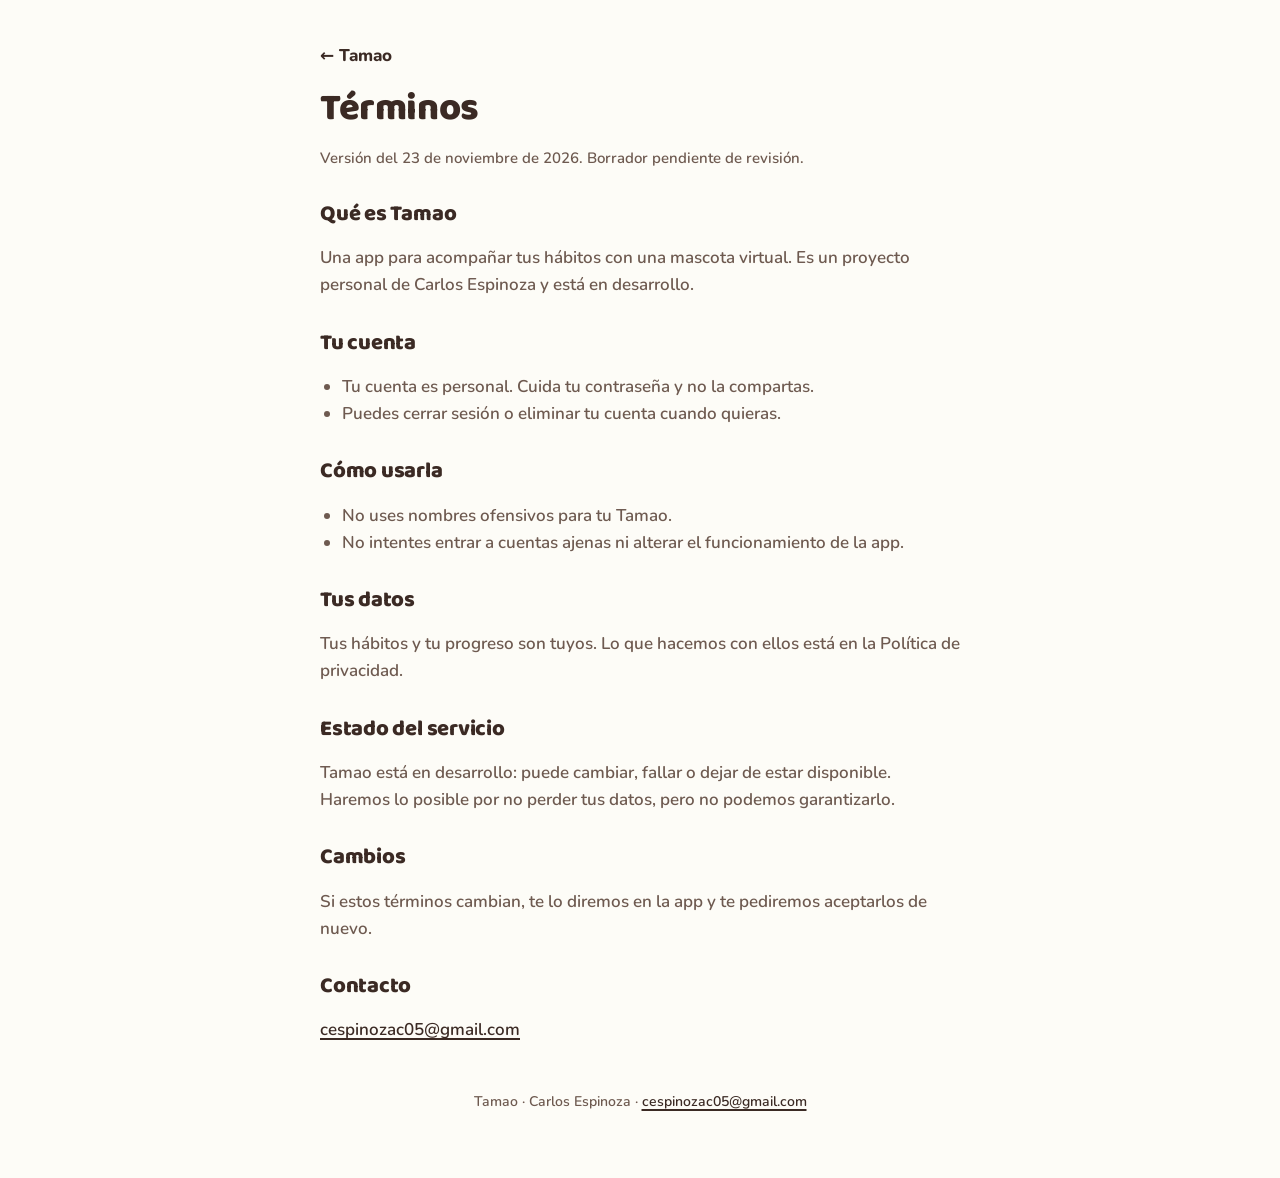
==== terminos/index.html @ f1f6497f "Web pública de Tamao: inicio, Términos, Privacidad y eliminar la cuenta" ====
<!doctype html>
<html lang="es">
<head>
<meta charset="utf-8">
<meta name="viewport" content="width=device-width, initial-scale=1">
<title>Términos · Tamao</title>
<meta name="description" content="Términos de Tamao.">
<link rel="icon" href="../logo.png">
<link rel="stylesheet" href="../styles.css">
</head>
<body>
<main>
<a class="back" href="../">← Tamao</a>
<h1>Términos</h1>
<p class="version">Versión del 23 de noviembre de 2026. Borrador pendiente de revisión.</p>
<h2>Qué es Tamao</h2>
<p>Una app para acompañar tus hábitos con una mascota virtual. Es un proyecto personal de Carlos Espinoza y está en desarrollo.</p>
<h2>Tu cuenta</h2>
<ul>
  <li>Tu cuenta es personal. Cuida tu contraseña y no la compartas.</li>
  <li>Puedes cerrar sesión o eliminar tu cuenta cuando quieras.</li>
</ul>
<h2>Cómo usarla</h2>
<ul>
  <li>No uses nombres ofensivos para tu Tamao.</li>
  <li>No intentes entrar a cuentas ajenas ni alterar el funcionamiento de la app.</li>
</ul>
<h2>Tus datos</h2>
<p>Tus hábitos y tu progreso son tuyos. Lo que hacemos con ellos está en la Política de privacidad.</p>
<h2>Estado del servicio</h2>
<p>Tamao está en desarrollo: puede cambiar, fallar o dejar de estar disponible. Haremos lo posible por no perder tus datos, pero no podemos garantizarlo.</p>
<h2>Cambios</h2>
<p>Si estos términos cambian, te lo diremos en la app y te pediremos aceptarlos de nuevo.</p>
<h2>Contacto</h2>
<p><a href="mailto:cespinozac05@gmail.com">cespinozac05@gmail.com</a></p>
<footer>Tamao · Carlos Espinoza · <a href="mailto:cespinozac05@gmail.com">cespinozac05@gmail.com</a></footer>
</main>
</body>
</html>
---- styles.css ----
@font-face { font-family: "Nunito"; font-weight: 600; font-display: swap; src: url("fonts/Nunito-SemiBold.ttf"); }
@font-face { font-family: "Nunito"; font-weight: 700; font-display: swap; src: url("fonts/Nunito-Bold.ttf"); }
@font-face { font-family: "Nunito"; font-weight: 800; font-display: swap; src: url("fonts/Nunito-ExtraBold.ttf"); }
@font-face { font-family: "Baloo 2"; font-weight: 800; font-display: swap; src: url("fonts/Baloo2-ExtraBold.ttf"); }

:root {
  --paper: #FDFCF7;
  --surface: #FFFEFA;
  --shell: #F3E3CC;
  --orange: #F4A46A;
  --brown: #3B2A24;
  --muted: #6E5A50;
  --line: #E2D6C6;
}

* { box-sizing: border-box; }

body {
  margin: 0;
  background: var(--paper);
  color: var(--brown);
  font: 600 17px/1.6 "Nunito", system-ui, sans-serif;
}

main { max-width: 680px; margin: 0 auto; padding: 32px 20px 64px; }

a { color: var(--brown); text-decoration-thickness: 2px; text-underline-offset: 3px; }
a:focus-visible { outline: 3px solid var(--brown); outline-offset: 3px; border-radius: 4px; }

h1, h2 { font-family: "Baloo 2", system-ui, sans-serif; font-weight: 800; line-height: 1.15; letter-spacing: -0.01em; }
h1 { font-size: 38px; margin: 8px 0 4px; }
h2 { font-size: 22px; margin: 32px 0 6px; }
p, li { color: var(--muted); }
ul { padding-left: 22px; }

.back { display: inline-flex; align-items: center; gap: 8px; font-weight: 800; text-decoration: none; padding: 10px 0; min-height: 44px; }
.version { font-size: 15px; }

.hero { text-align: center; padding-top: 24px; }
.hero img { width: 168px; height: 168px; border-radius: 40px; border: 2px solid var(--brown); }
.hero h1 { font-size: 56px; margin-top: 16px; }
.tagline { font-size: 20px; font-weight: 700; margin: 0 auto; max-width: 320px; }

.links { list-style: none; padding: 0; margin: 40px 0 0; display: grid; gap: 12px; }
.links a {
  display: flex; justify-content: space-between; align-items: center;
  min-height: 56px; padding: 0 22px;
  background: var(--surface); border: 2px solid var(--brown); border-radius: 999px;
  font-weight: 800; text-decoration: none; color: var(--brown);
  box-shadow: 0 3px 0 rgba(59, 42, 36, 0.16);
}
.links a:hover { background: var(--shell); }

.card { background: var(--surface); border: 2px solid var(--brown); border-radius: 24px; padding: 4px 22px 12px; margin-top: 20px; }
.note { font-size: 15px; margin-top: 40px; text-align: center; }
footer { text-align: center; font-size: 14px; color: var(--muted); margin-top: 48px; }
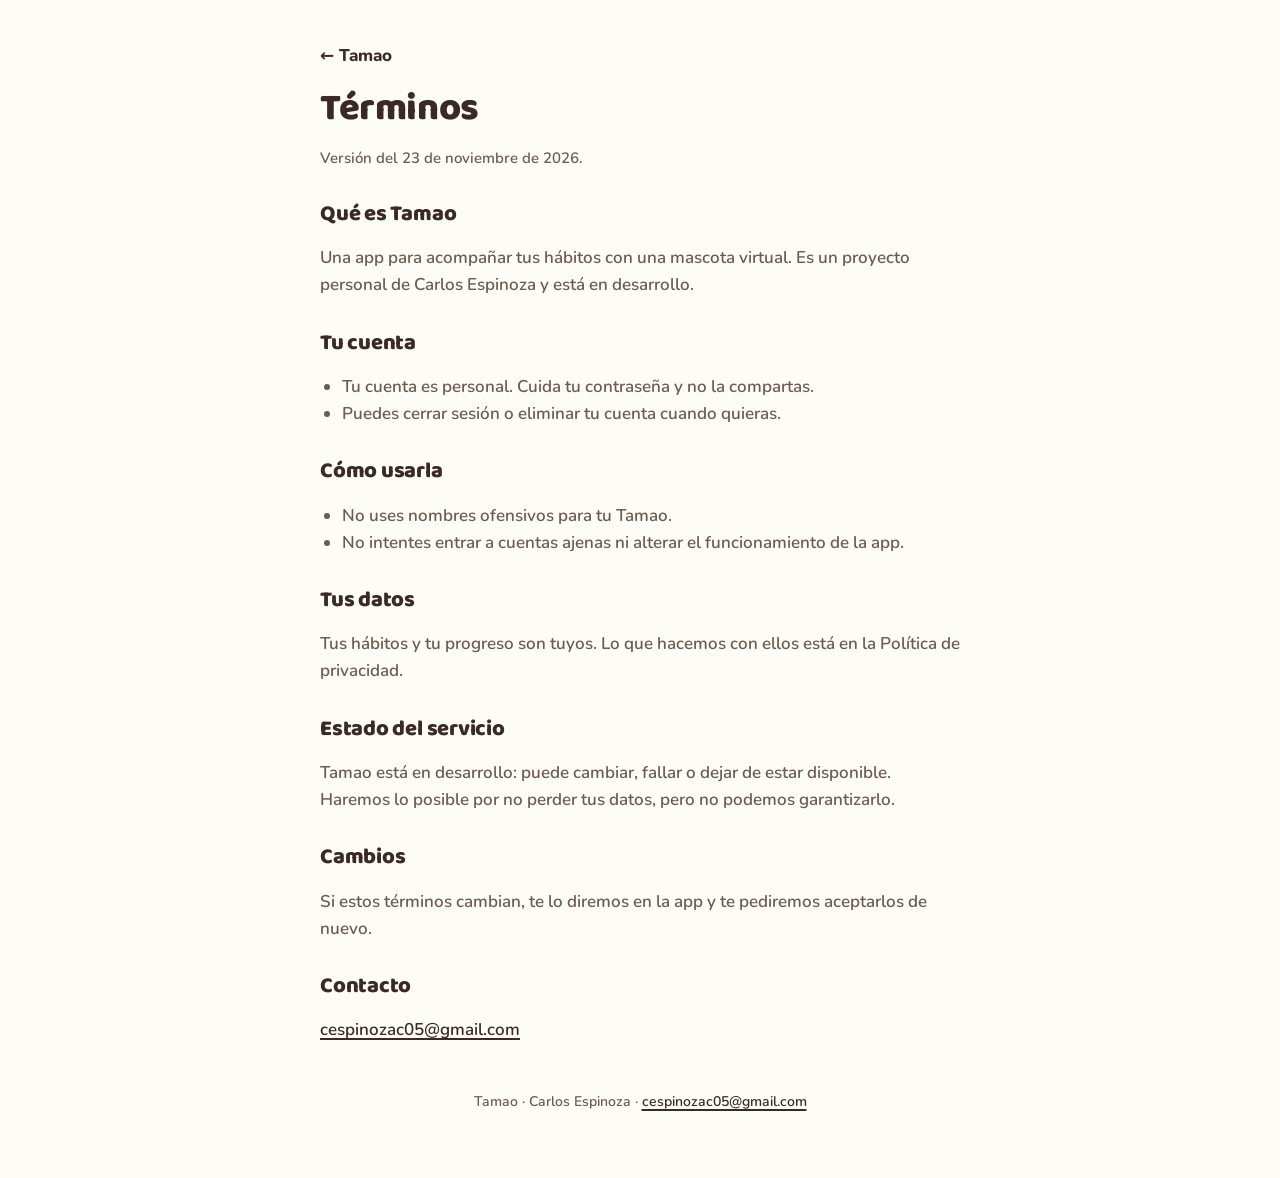
==== commit b0f6c397: "Los textos legales dejan de ser borrador" ====
--- a/terminos/index.html
+++ b/terminos/index.html
@@ -12,7 +12,7 @@
 <main>
 <a class="back" href="../">← Tamao</a>
 <h1>Términos</h1>
-<p class="version">Versión del 23 de noviembre de 2026. Borrador pendiente de revisión.</p>
+<p class="version">Versión del 23 de noviembre de 2026.</p>
 <h2>Qué es Tamao</h2>
 <p>Una app para acompañar tus hábitos con una mascota virtual. Es un proyecto personal de Carlos Espinoza y está en desarrollo.</p>
 <h2>Tu cuenta</h2>
